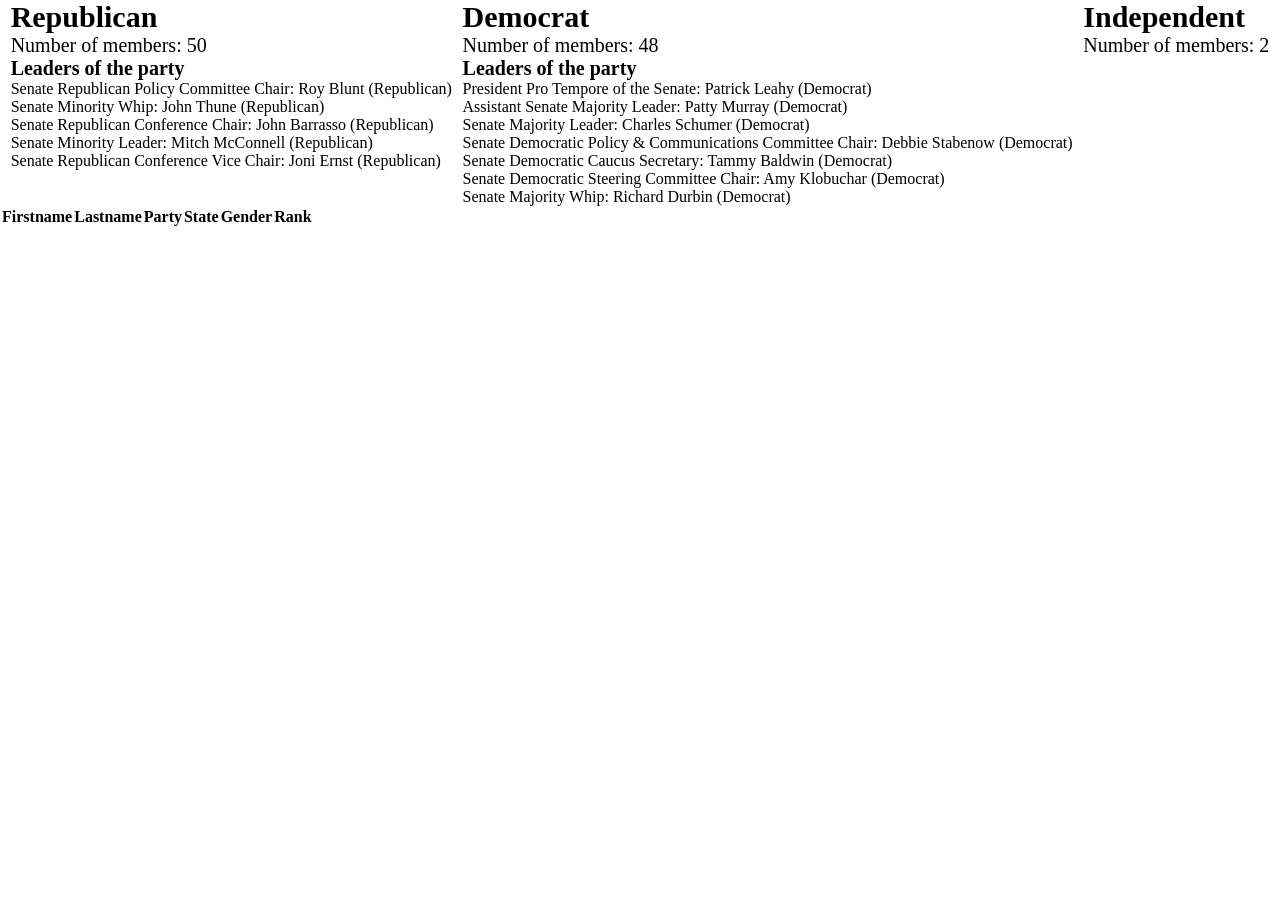
==== senators.html @ 23478f25 "allSenators function Created a new function that loops through all data and stores valuable informat" ====
<!DOCTYPE html>
<html lang="en">
<head>
  <meta charset="UTF-8">
  <meta name="viewport" content="width=device-width, initial-scale=1.0">
  <title>Senators</title>
  <link rel="stylesheet" href="style.css">

</head>
<body>
  <section>
    <div id="parties">
      <div id="reps">
        <h1></h1>
        <p class="numSen"></p>
        <h2>Leaders of the party</h2>
        <ul id="repLeaders"></ul>
      </div>
      <div id="dems">
        <h1></h1>
        <p class="numSen"></p>
        <h2>Leaders of the party</h2>
        <ul id="demLeaders"></ul>
      </div>
      <div id="indep">
        <h1></h1>
        <p class="numSen"></p>
        <ul id="indLeaders"></ul>
      </div>
    </div>
  </section>
  <section>
    <table id="allsenators">
      <thead id="">
        <tr>
          <th>Firstname</th>
          <th>Lastname</th>
          <th>Party</th>
          <th>State</th>
          <th>Gender</th>
          <th>Rank</th>
        </tr>
      </thead>
      <tbody>
      </tbody>
      

    </table>
  </section>
</body>
<script src="./index.js"></script>
</html>
---- style.css ----
* {
  margin: 0;
  padding: 0;
}
h1 {
  font-size: 30px;
}
h2 {
  font-size: 20px;
}

li {
  list-style: none;
}

.numSen {
  font-size: 20px;
}

#parties {
  display: flex;
  justify-content: space-evenly;
  flex-direction: row;
}
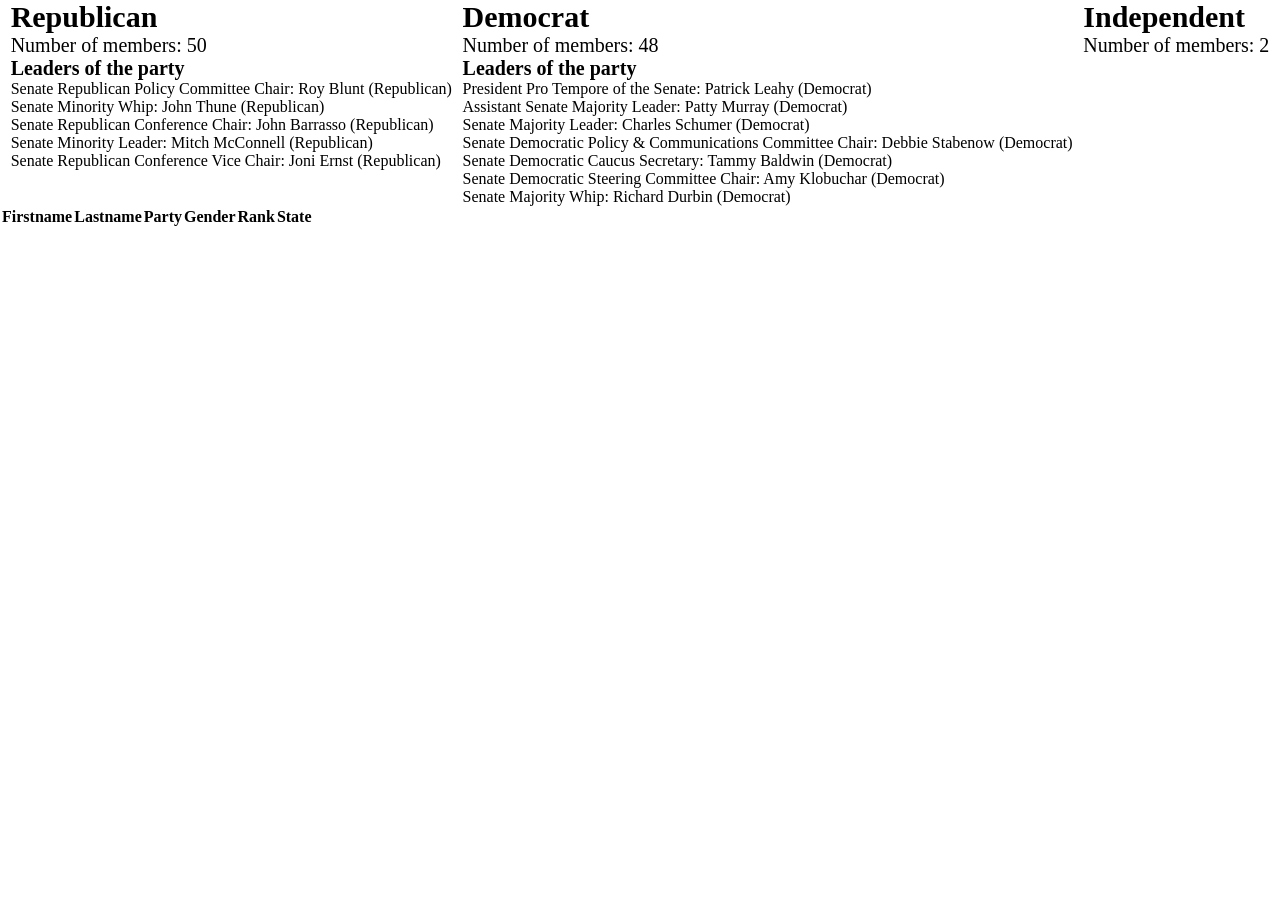
==== commit 1d463bf9: "New function allSenators  function that displays all senators  Creates new table elements for all se" ====
--- a/senators.html
+++ b/senators.html
@@ -29,19 +29,19 @@
       </div>
     </div>
   </section>
-  <section>
-    <table id="allsenators">
-      <thead id="">
-        <tr>
+  <section id="allsenatorsSection">
+    <table id="allsenatorsTable">
+      <thead>
+        <tr id="attributes">
           <th>Firstname</th>
           <th>Lastname</th>
           <th>Party</th>
-          <th>State</th>
           <th>Gender</th>
           <th>Rank</th>
+          <th>State</th>
         </tr>
       </thead>
-      <tbody>
+      <tbody id="allsenators">
       </tbody>
       
 
--- a/style.css
+++ b/style.css
@@ -22,3 +22,9 @@
   justify-content: space-evenly;
   flex-direction: row;
 }
+/* 
+#allsenatorsSection {
+  display: flex;
+  flex-direction: column;
+  align-items: center;
+} */
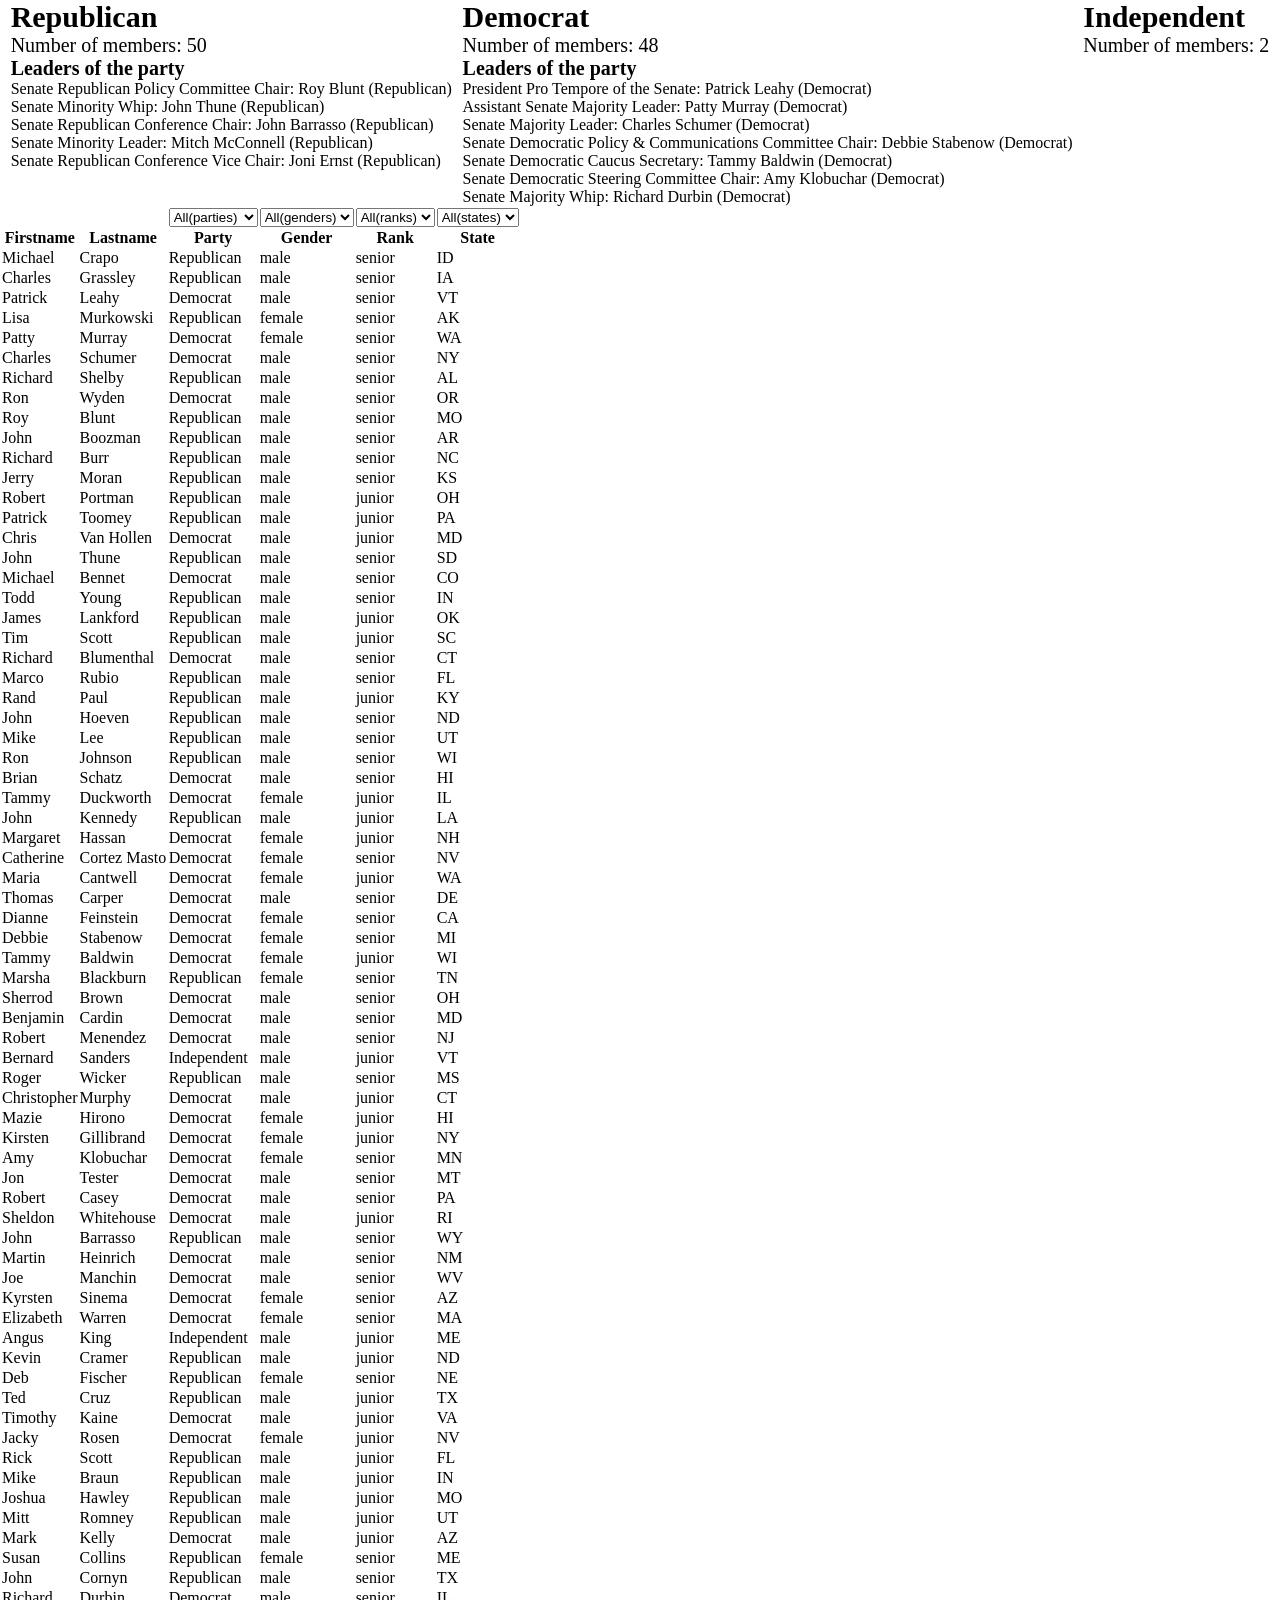
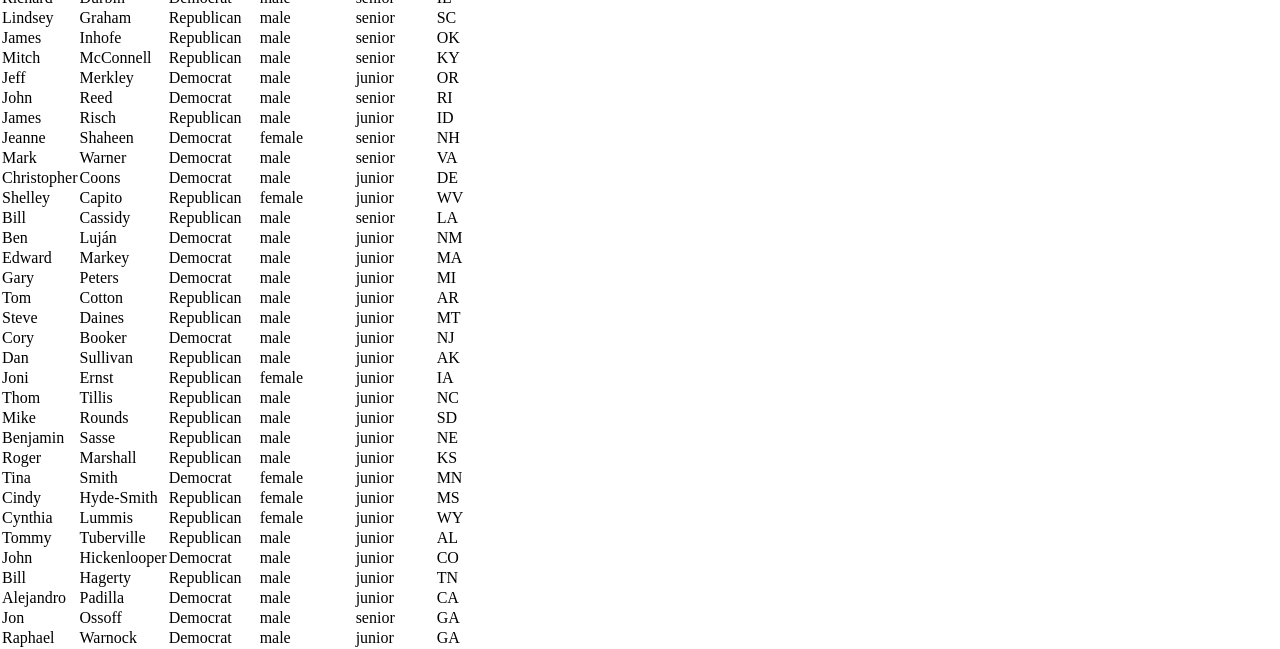
==== commit 8f4e30a3: "new filter function Function that loops through all the table rows and hides the row if it does not " ====
--- a/senators.html
+++ b/senators.html
@@ -32,6 +32,38 @@
   <section id="allsenatorsSection">
     <table id="allsenatorsTable">
       <thead>
+        <tr>
+          <th></th>
+          <th></th>
+          <th>
+            <select id="selectParty" onchange="filter()">
+              <option value="">All(parties)</option>
+              <option value="Democrat">Democrat</option>
+              <option value="Republican">Republican</option>
+            </select>
+          </th>
+          <th>
+            <select id="selectGender" onchange="filter()">
+              <option value="">All(genders)</option>
+              <option value="Male">Male</option>
+              <option value="Female">Female</option>
+            </select>
+          </th>
+          <th>
+            <select id="selectRank" onchange="filter()">
+              <option value="">All(ranks)</option>
+              <option value="Junior">Junior</option>
+              <option value="Senior">Senior</option>
+            </select>
+          </th>
+          <th>
+            <select id="selectState" onchange="filter()">
+              <option value="">All(states)</option>
+              <option value="ID">ID</option>
+              <option value="OR">OR</option>
+            </select>
+          </th>
+        </tr>
         <tr id="attributes">
           <th>Firstname</th>
           <th>Lastname</th>
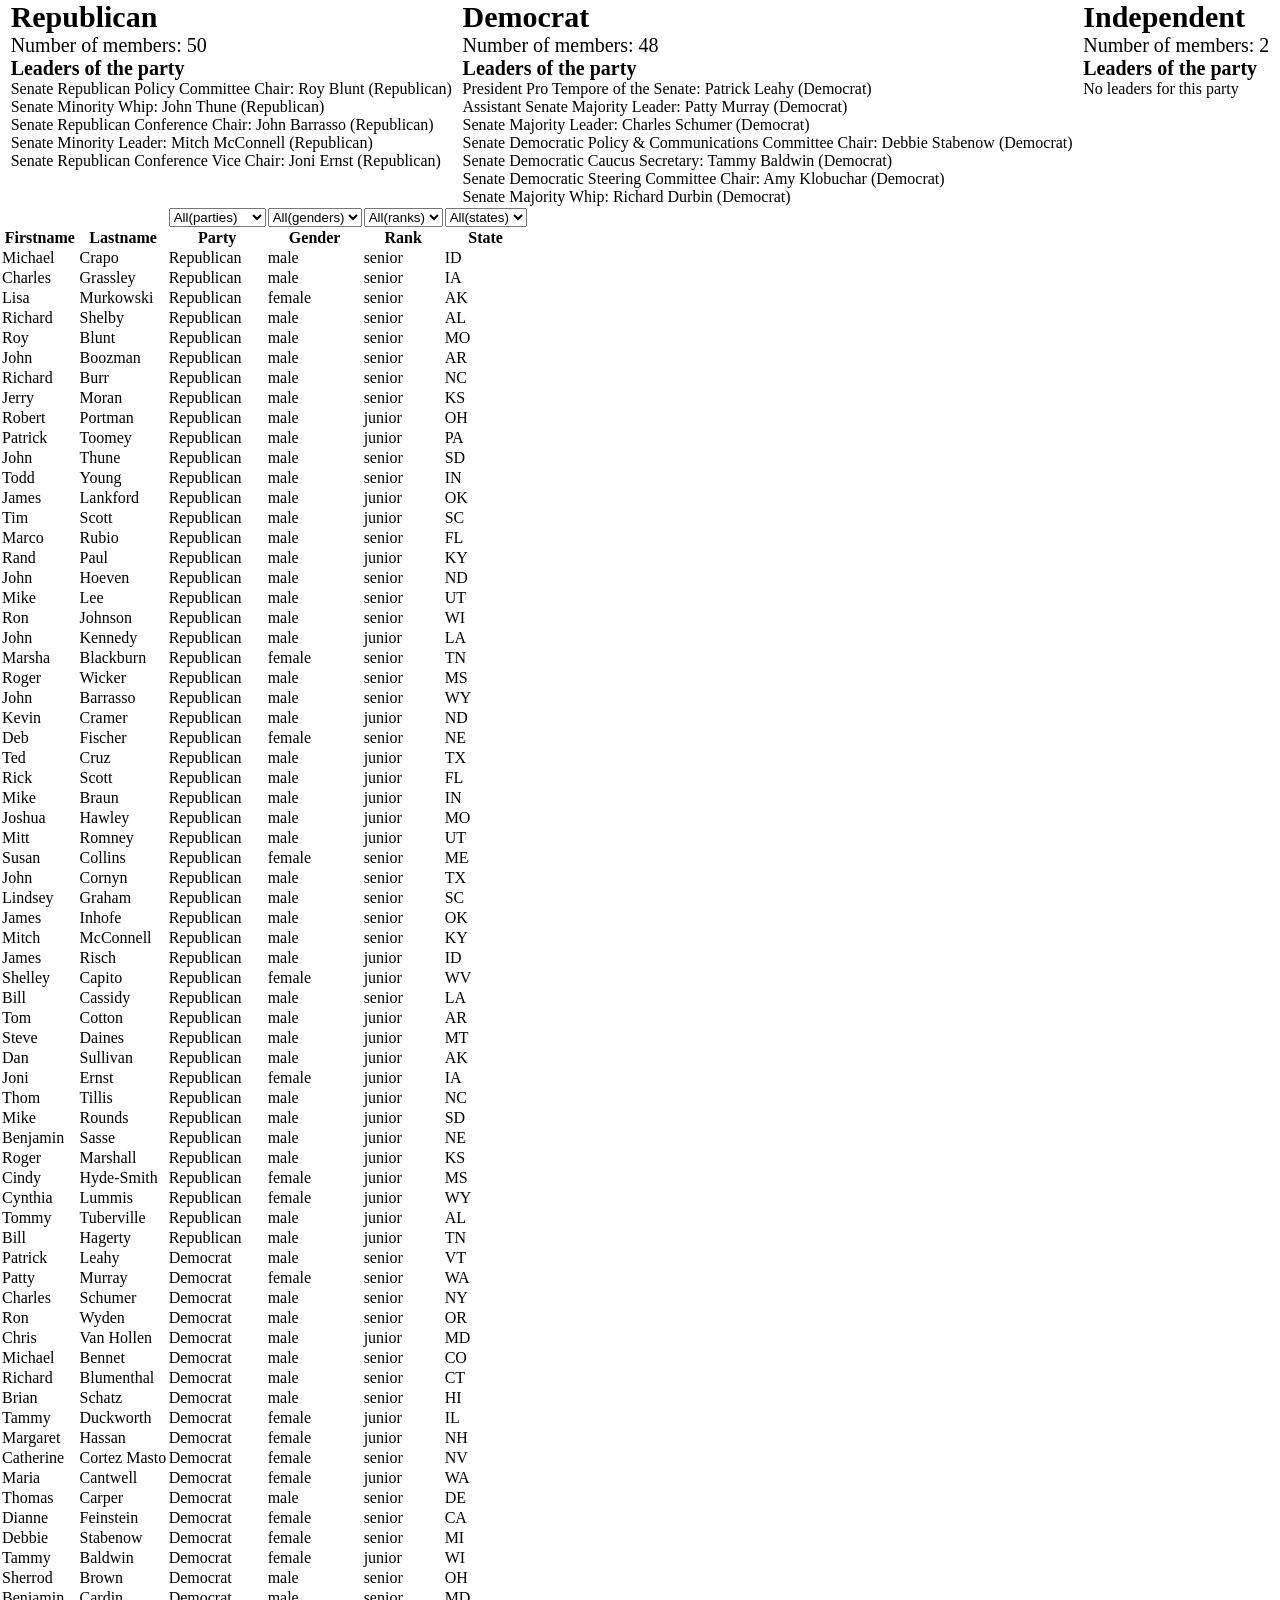
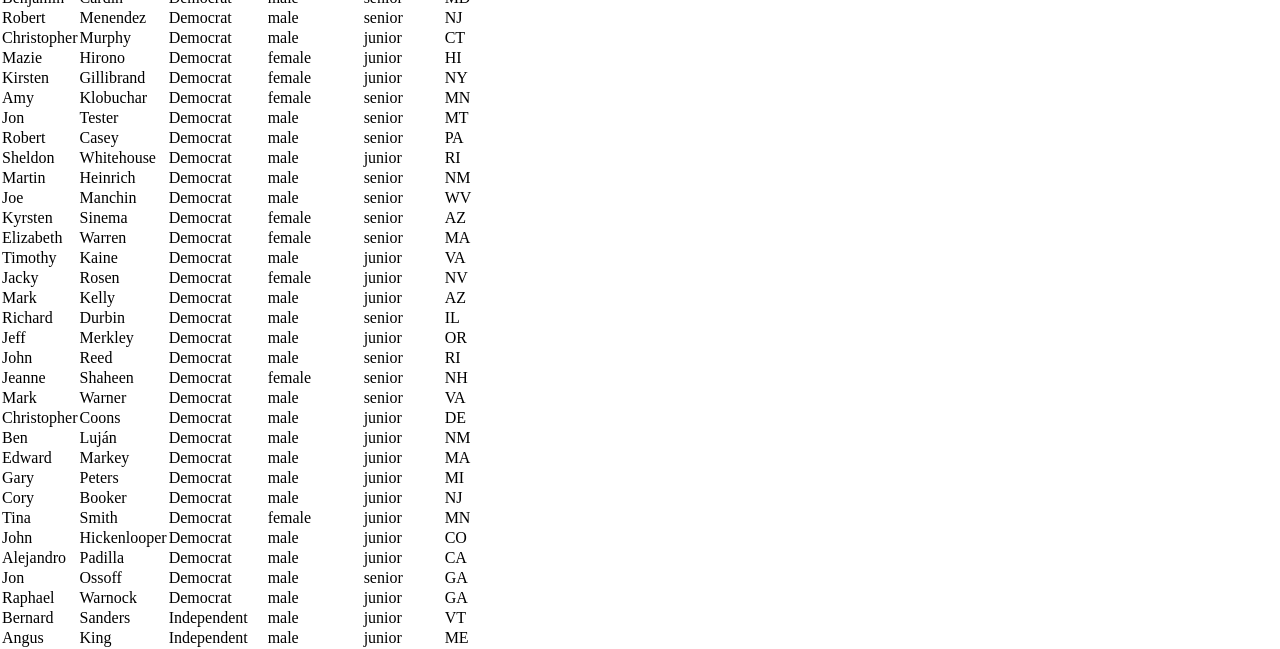
==== commit b50df94b: "Big update with new functions clickSenator function that show more details for each senator when a r" ====
--- a/senators.html
+++ b/senators.html
@@ -25,6 +25,7 @@
       <div id="indep">
         <h1></h1>
         <p class="numSen"></p>
+        <h2>Leaders of the party</h2>
         <ul id="indLeaders"></ul>
       </div>
     </div>
@@ -38,29 +39,21 @@
           <th>
             <select id="selectParty" onchange="filter()">
               <option value="">All(parties)</option>
-              <option value="Democrat">Democrat</option>
-              <option value="Republican">Republican</option>
             </select>
           </th>
           <th>
             <select id="selectGender" onchange="filter()">
               <option value="">All(genders)</option>
-              <option value="Male">Male</option>
-              <option value="Female">Female</option>
             </select>
           </th>
           <th>
             <select id="selectRank" onchange="filter()">
               <option value="">All(ranks)</option>
-              <option value="Junior">Junior</option>
-              <option value="Senior">Senior</option>
             </select>
           </th>
           <th>
             <select id="selectState" onchange="filter()">
               <option value="">All(states)</option>
-              <option value="ID">ID</option>
-              <option value="OR">OR</option>
             </select>
           </th>
         </tr>
@@ -79,6 +72,15 @@
 
     </table>
   </section>
+  <section>
+    <div id="detailsDiv">
+      <h2>Senator Details</h2>
+      <div id="details">
+        <ul id="listofDetails"></ul>
+      </div>
+  </div>
+  </section>
 </body>
 <script src="./index.js"></script>
+
 </html>
--- a/style.css
+++ b/style.css
@@ -27,4 +27,17 @@
   display: flex;
   flex-direction: column;
   align-items: center;
-} */+} */
+
+#welcomeDiv {
+  background-color: red;
+  height: 500px;
+}
+
+tr {
+  cursor: pointer;
+}
+
+#detailsDiv {
+  display: none;
+}
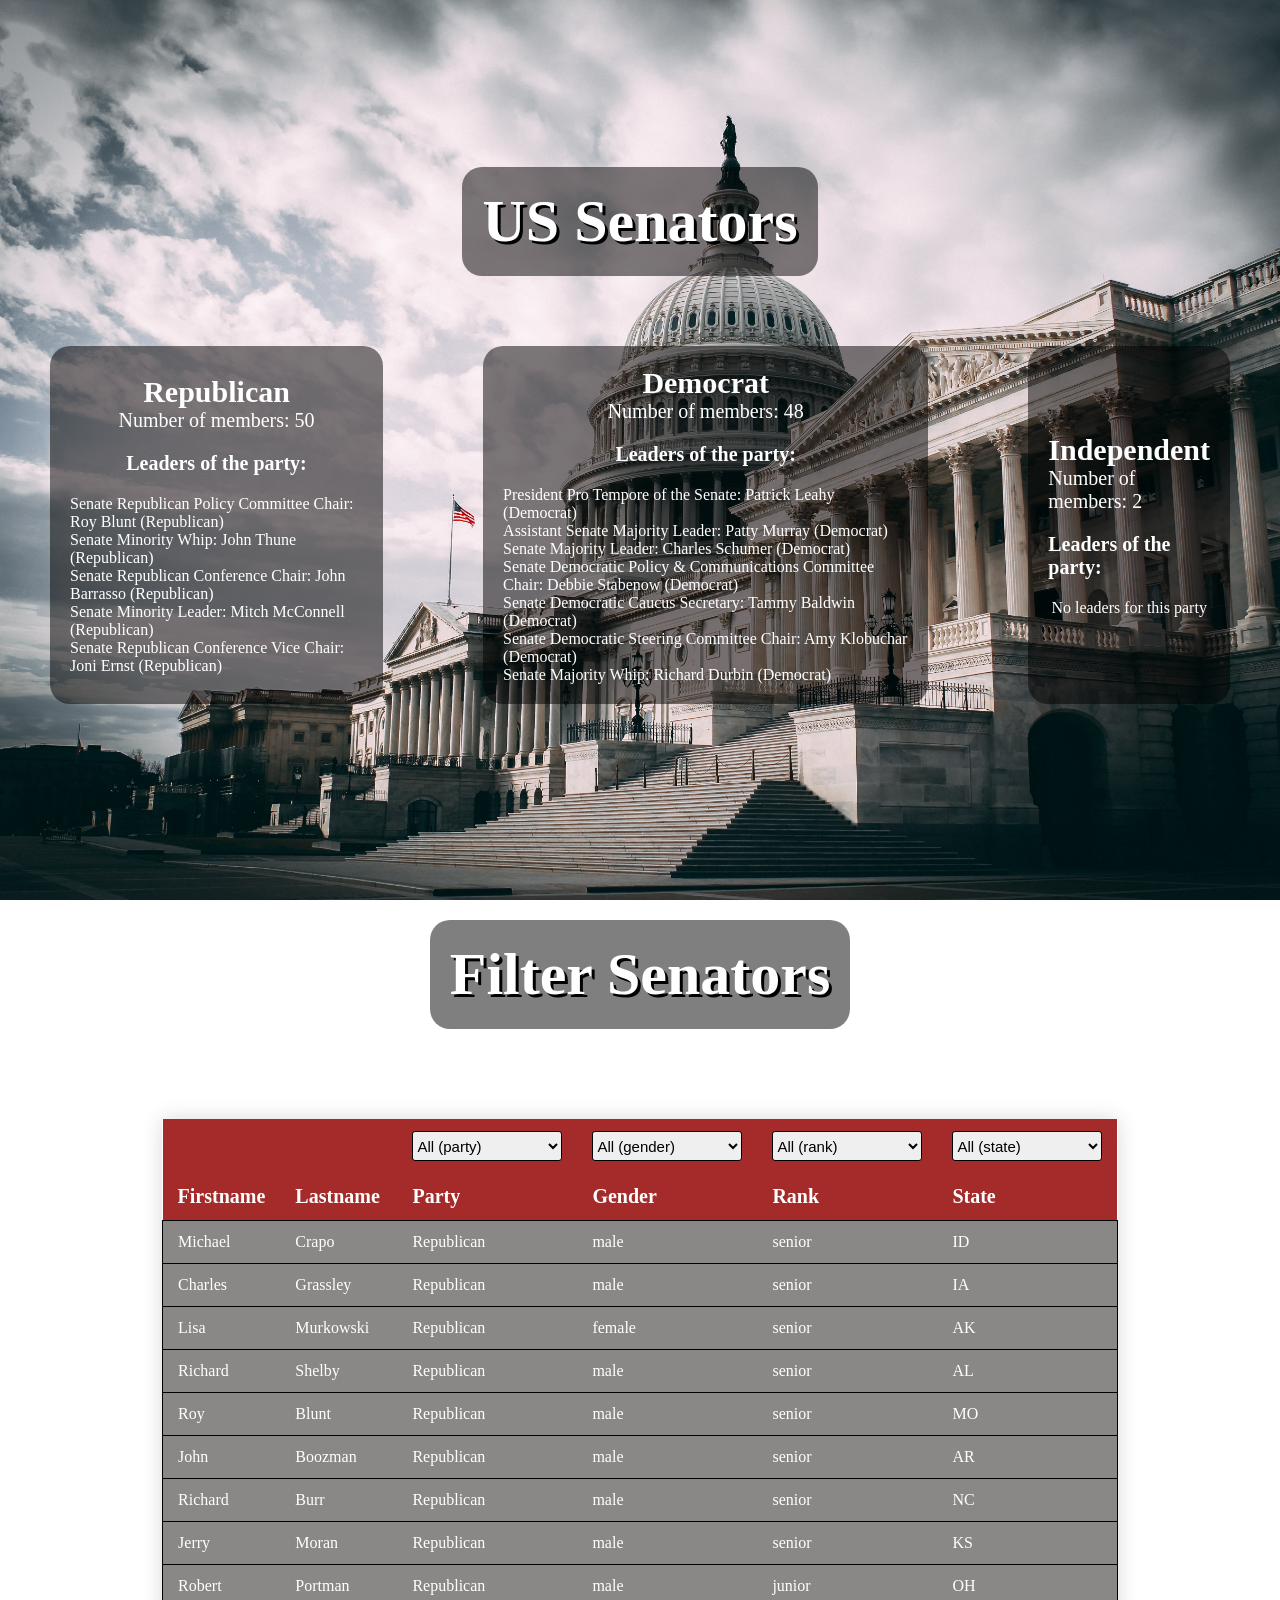
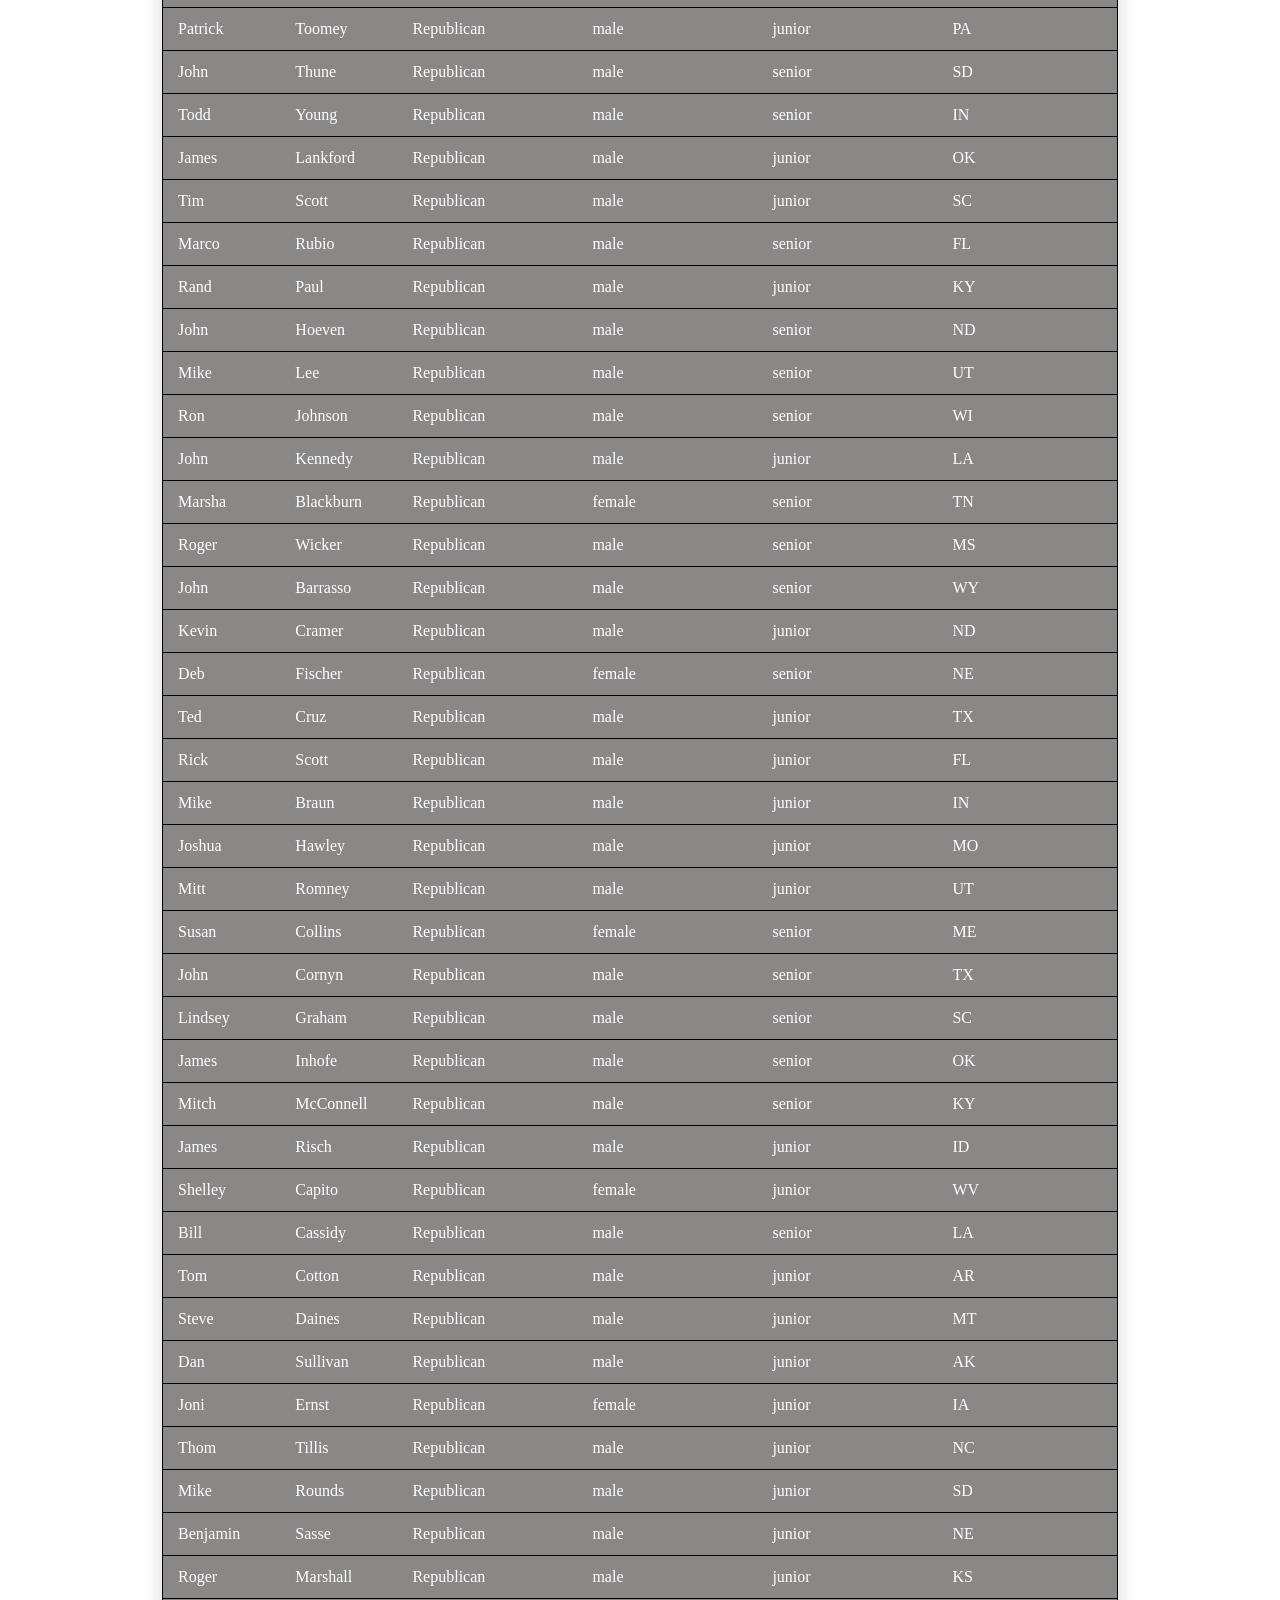
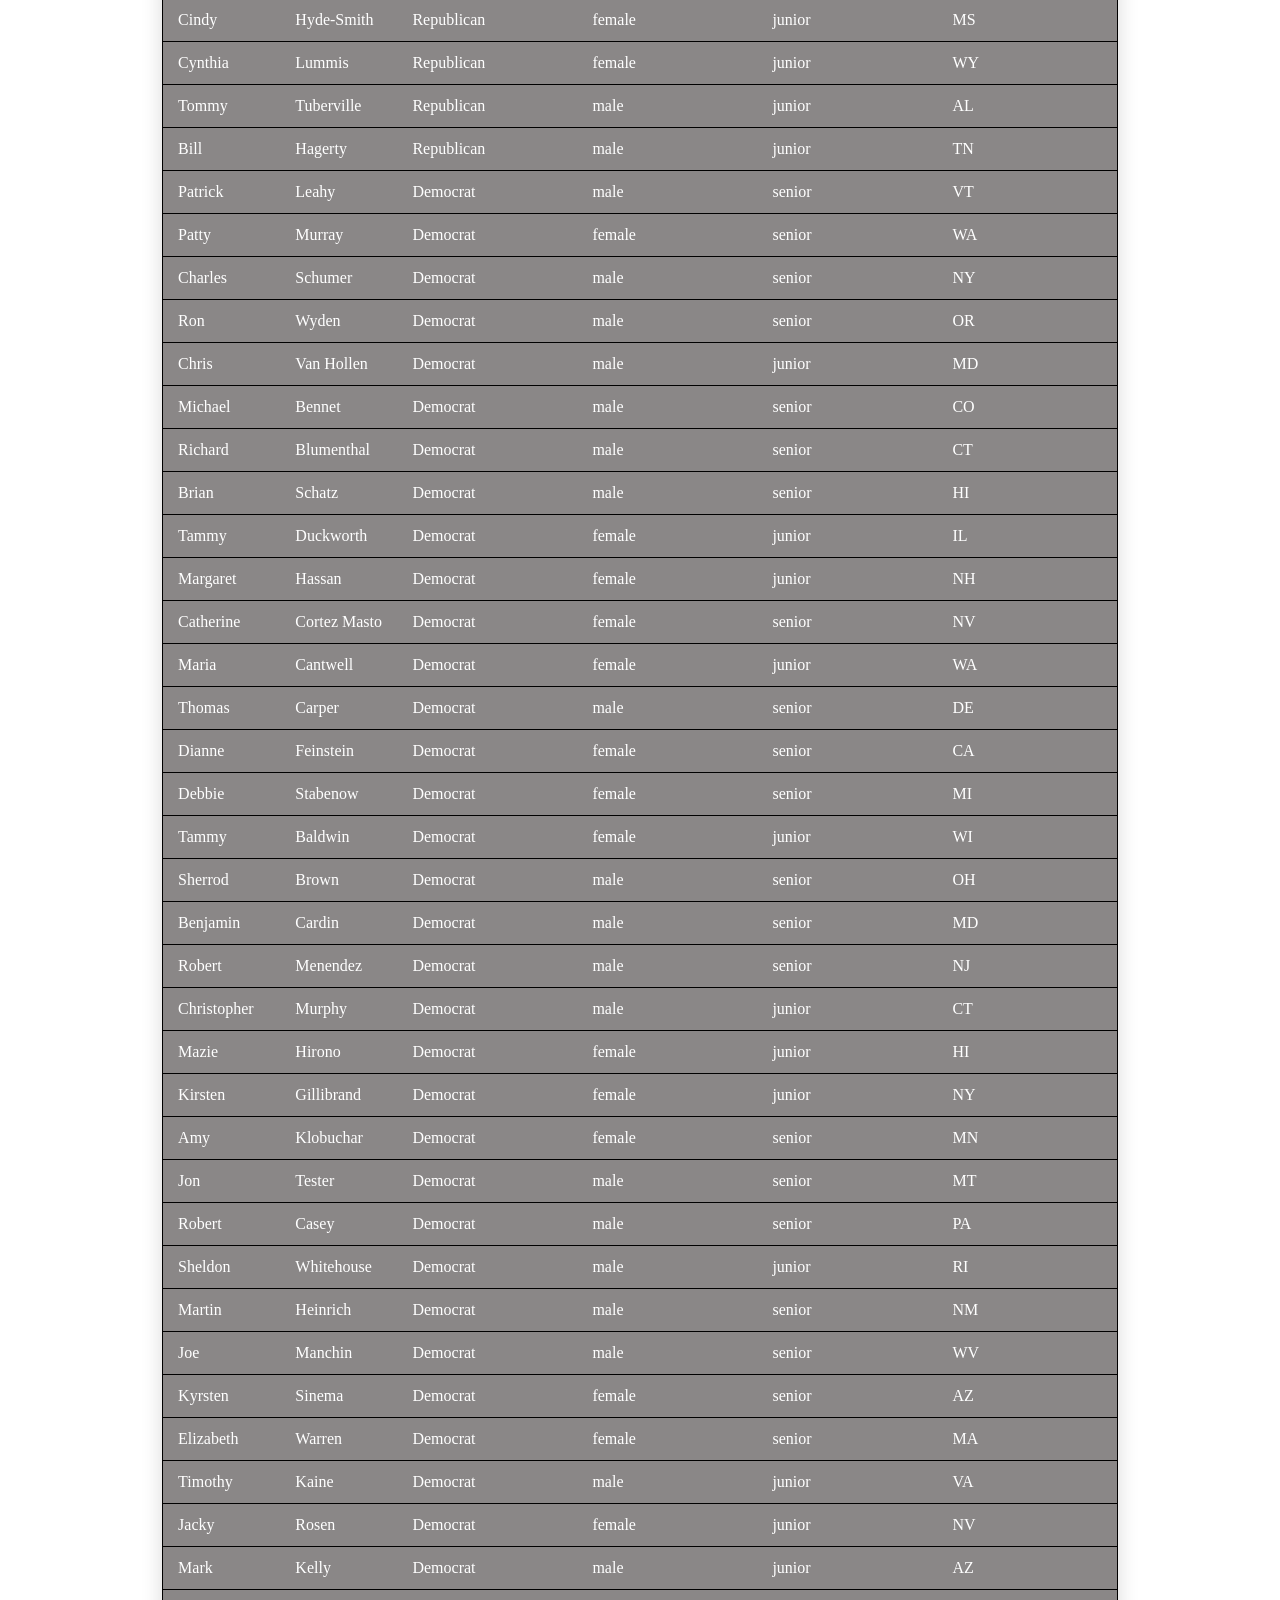
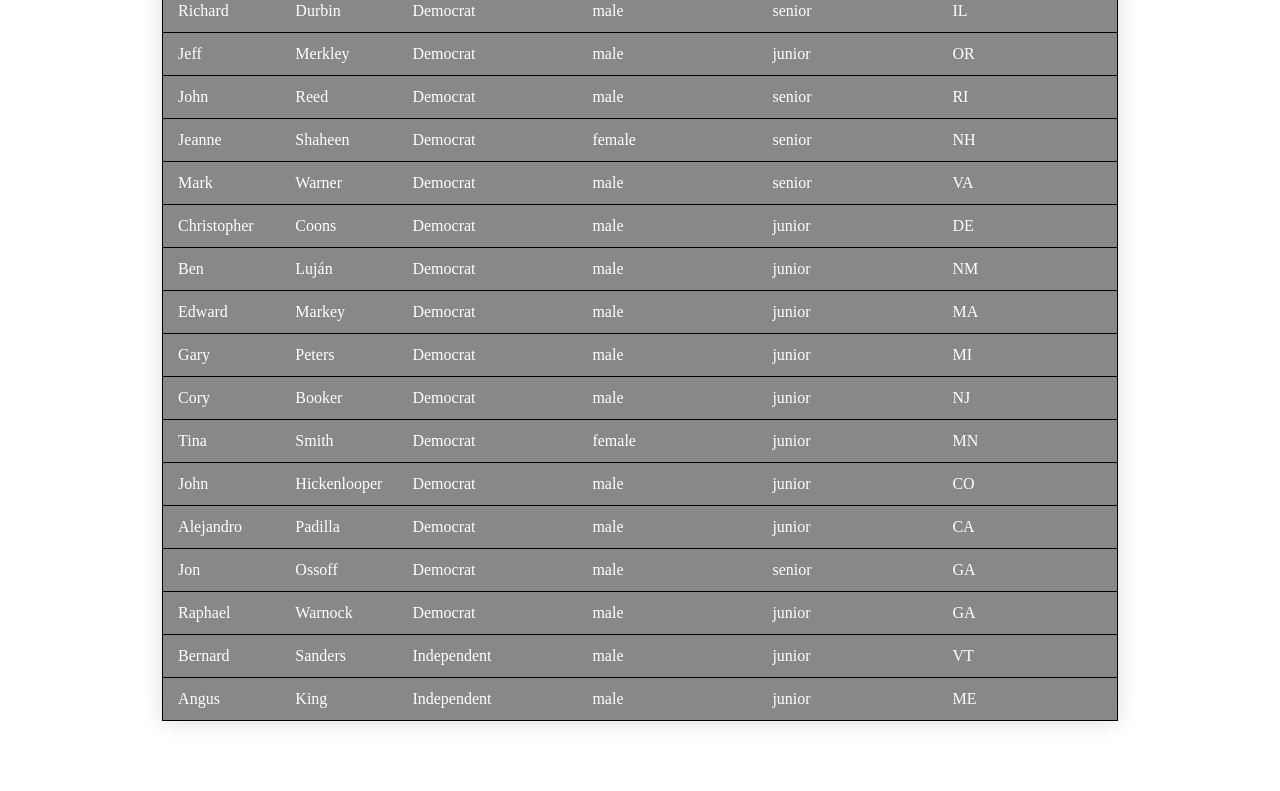
==== commit 2e3406e4: "CSS update Made the details section appear in a fixed manner. Changed the syle for the entire page. " ====
--- a/senators.html
+++ b/senators.html
@@ -5,32 +5,36 @@
   <meta name="viewport" content="width=device-width, initial-scale=1.0">
   <title>Senators</title>
   <link rel="stylesheet" href="style.css">
+  <link rel="stylesheet" href="https://cdnjs.cloudflare.com/ajax/libs/font-awesome/4.7.0/css/font-awesome.min.css">
+  <link rel="stylesheet" href="https://cdnjs.cloudflare.com/ajax/libs/font-awesome/6.4.2/css/all.min.css" integrity="sha512-z3gLpd7yknf1YoNbCzqRKc4qyor8gaKU1qmn+CShxbuBusANI9QpRohGBreCFkKxLhei6S9CQXFEbbKuqLg0DA==" crossorigin="anonymous" referrerpolicy="no-referrer" />
 
 </head>
 <body>
-  <section>
+  <section id="LeadersParties">
+    <h1 class="titles">US Senators</h1>
     <div id="parties">
       <div id="reps">
         <h1></h1>
         <p class="numSen"></p>
-        <h2>Leaders of the party</h2>
+        <h2>Leaders of the party:</h2>
         <ul id="repLeaders"></ul>
       </div>
       <div id="dems">
         <h1></h1>
         <p class="numSen"></p>
-        <h2>Leaders of the party</h2>
+        <h2>Leaders of the party:</h2>
         <ul id="demLeaders"></ul>
       </div>
       <div id="indep">
         <h1></h1>
         <p class="numSen"></p>
-        <h2>Leaders of the party</h2>
+        <h2>Leaders of the party:</h2>
         <ul id="indLeaders"></ul>
       </div>
     </div>
   </section>
   <section id="allsenatorsSection">
+    <h1 class="titles">Filter Senators</h1>
     <table id="allsenatorsTable">
       <thead>
         <tr>
@@ -38,22 +42,22 @@
           <th></th>
           <th>
             <select id="selectParty" onchange="filter()">
-              <option value="">All(parties)</option>
+              <option value="">All (party)</option>
             </select>
           </th>
           <th>
             <select id="selectGender" onchange="filter()">
-              <option value="">All(genders)</option>
+              <option value="">All (gender)</option>
             </select>
           </th>
           <th>
             <select id="selectRank" onchange="filter()">
-              <option value="">All(ranks)</option>
+              <option value="">All (rank)</option>
             </select>
           </th>
           <th>
             <select id="selectState" onchange="filter()">
-              <option value="">All(states)</option>
+              <option value="">All (state)</option>
             </select>
           </th>
         </tr>
@@ -68,14 +72,14 @@
       </thead>
       <tbody id="allsenators">
       </tbody>
-      
-
     </table>
+    <p id="error"></p>
   </section>
-  <section>
+  <section id="detailsSection">
     <div id="detailsDiv">
-      <h2>Senator Details</h2>
+      <label for="checkInput" class="close-hamburger" onclick="closeDetails()"><i class="fas fa-times"></i></label>
       <div id="details">
+        <h2>Senator Details</h2>
         <ul id="listofDetails"></ul>
       </div>
   </div>
--- a/style.css
+++ b/style.css
@@ -2,11 +2,77 @@
   margin: 0;
   padding: 0;
 }
+
+#LeadersParties {
+  background-image: url(./senate.jpg);
+  background-size: cover;
+  background-repeat: no-repeat;
+  height: 100vh;
+  display: flex;
+  flex-direction: column;
+  align-items: center;
+  justify-content: center;
+}
+
+.titles {
+  font-size: 60px;
+  padding: 20px;
+  margin: 20px;
+  color: white;
+  text-shadow: 3px 3px black;
+  background-color: rgba(0, 0, 0, 0.501);
+  border-radius: 20px;
+
+}
+
+#allsenatorsTable {
+  overflow-x: auto;
+  border-collapse: collapse;
+  margin: 70px 70px;
+  box-shadow: 0 0 20px rgba(0, 0, 0, 0.15);
+}
+
+#allsenatorsTable thead tr {
+  background-color: brown;
+  color: #ffffff;
+  text-align: left;
+  font-size: 20px;
+}
+
+#allsenatorsTable th, td {
+  padding: 12px 15px;
+  color: white;
+}
+
+#allsenatorsTable tbody tr{
+  background-color: rgb(138, 135, 135);
+  border: 1px solid black;
+  cursor: pointer;
+}
+#allsenatorsTable tbody tr:hover {
+  background-color: rgb(73, 72, 72);
+}
+
+
+
+
+select {
+  width: 100%;
+  height: 100%;
+  color: black;
+  font-size: 15px;
+  border: 1px solid black;
+  border-radius: 3px;
+  width: 10em;
+  height: 2em;
+}
+
 h1 {
   font-size: 30px;
 }
 h2 {
   font-size: 20px;
+  padding: 20px 0px;
 }
 
 li {
@@ -19,25 +85,56 @@
 
 #parties {
   display: flex;
-  justify-content: space-evenly;
   flex-direction: row;
 }
-/* 
+#parties div {
+  display: flex;
+  flex-direction: column;
+  justify-content: center;
+  align-items: center;
+  background-color: rgba(0, 0, 0, 0.501);
+  border-radius: 20px;
+  color: white;
+  padding: 20px;
+  margin: 50px;
+}
+
 #allsenatorsSection {
   display: flex;
   flex-direction: column;
   align-items: center;
-} */
-
-#welcomeDiv {
-  background-color: red;
-  height: 500px;
 }
 
-tr {
-  cursor: pointer;
-}
+
 
 #detailsDiv {
   display: none;
-}+  color: white;
+  position: fixed;
+  top: 50%;
+  left: 50%;
+  transform: translate(-50%, -50%);
+  background-color: brown;
+  z-index: 1;
+  padding: 30px;
+  border-radius: 20px;
+}
+
+#details ul li {
+  padding: 10px;
+}
+
+
+a {
+  text-decoration: none;
+  color: rgb(177, 174, 174);
+}
+
+.close-hamburger {
+  cursor: pointer;
+  top: 0px;
+  left: 0px;
+  font-size: 1.5rem;
+  border: 1px solid black;
+  border-radius: 5%;
+}
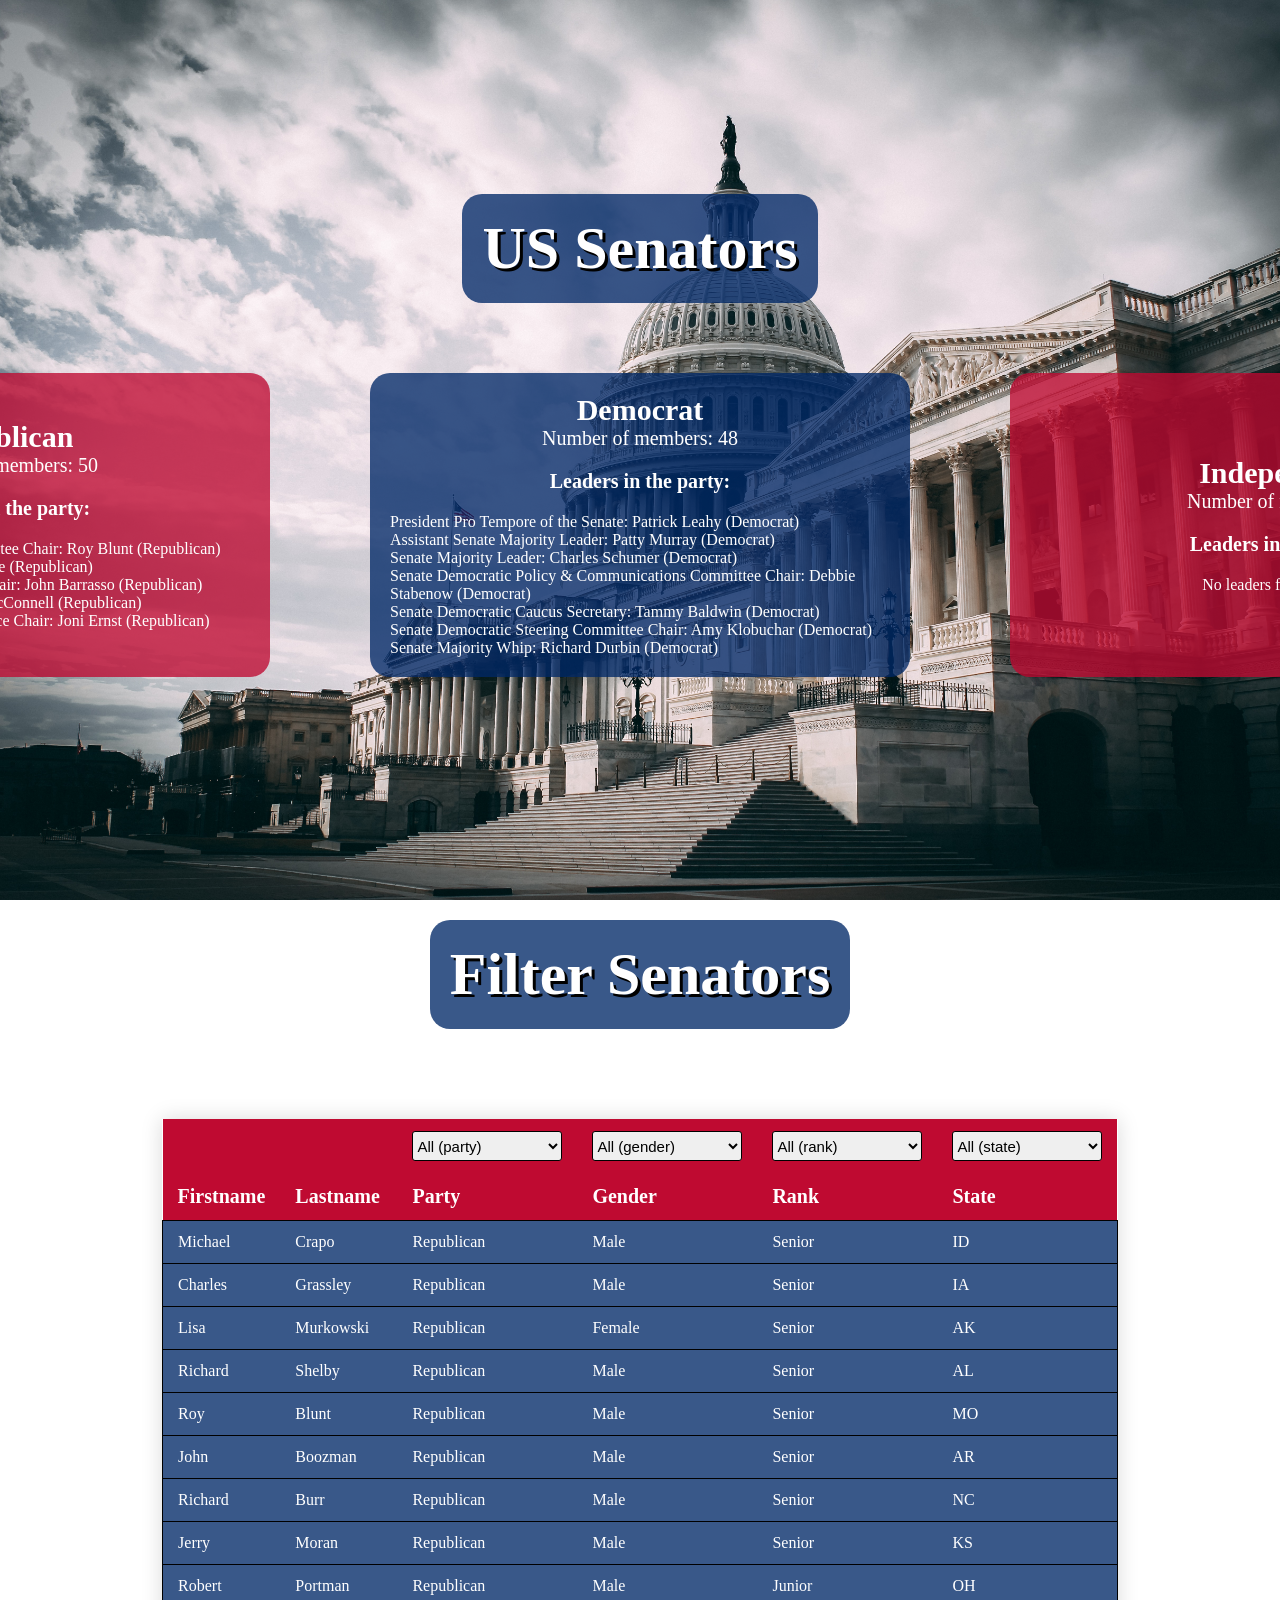
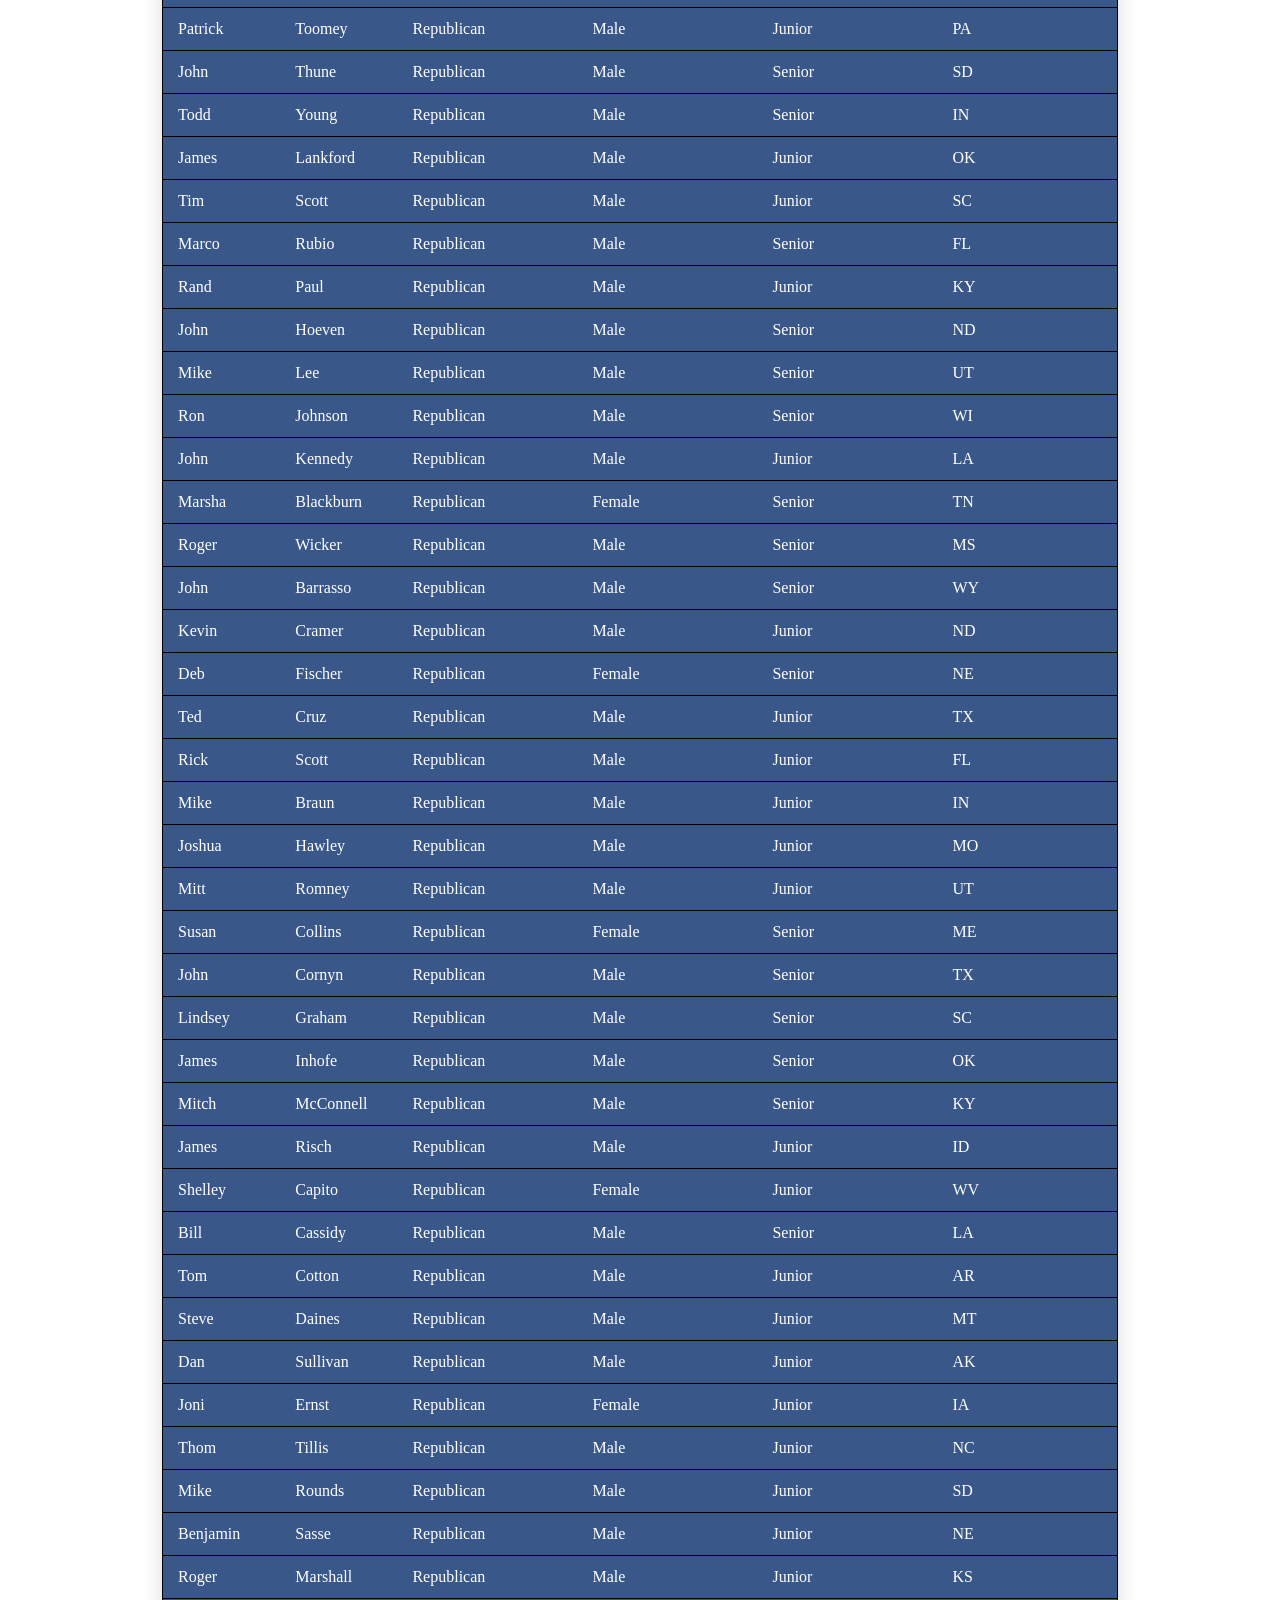
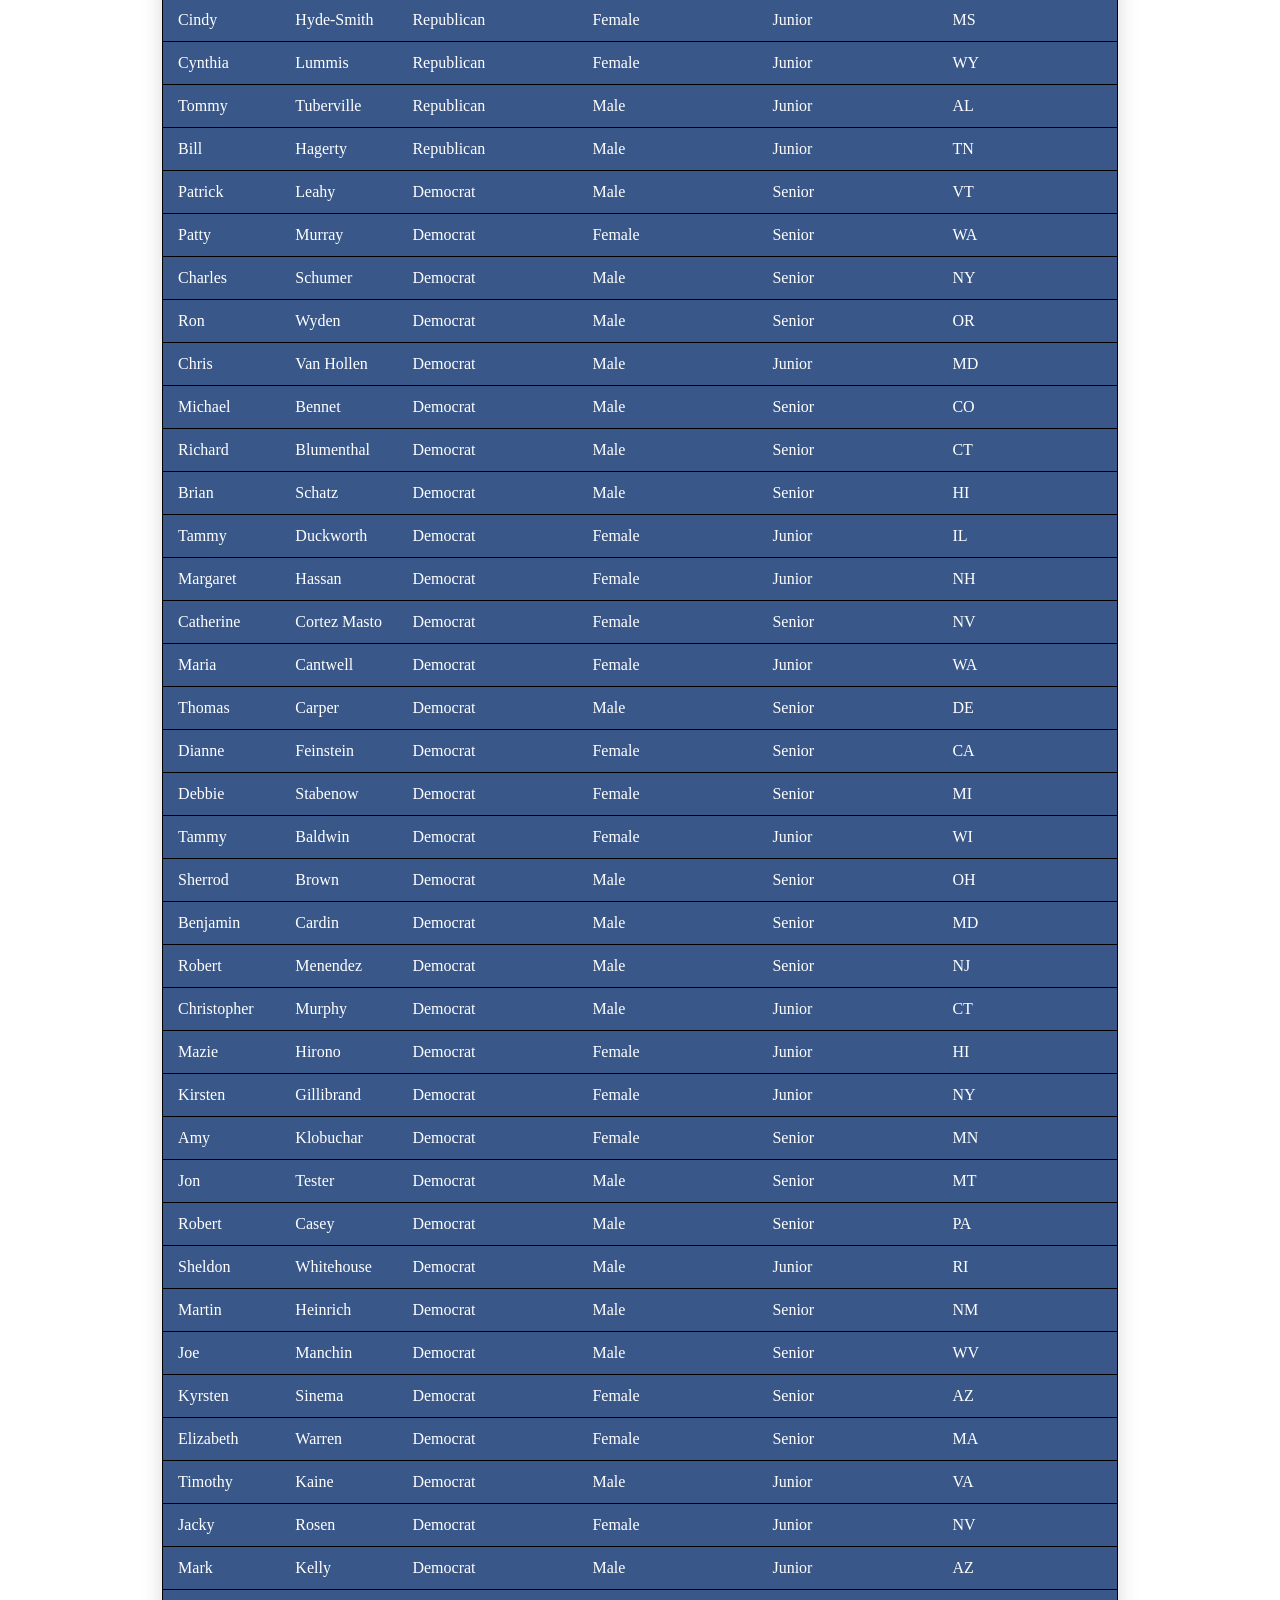
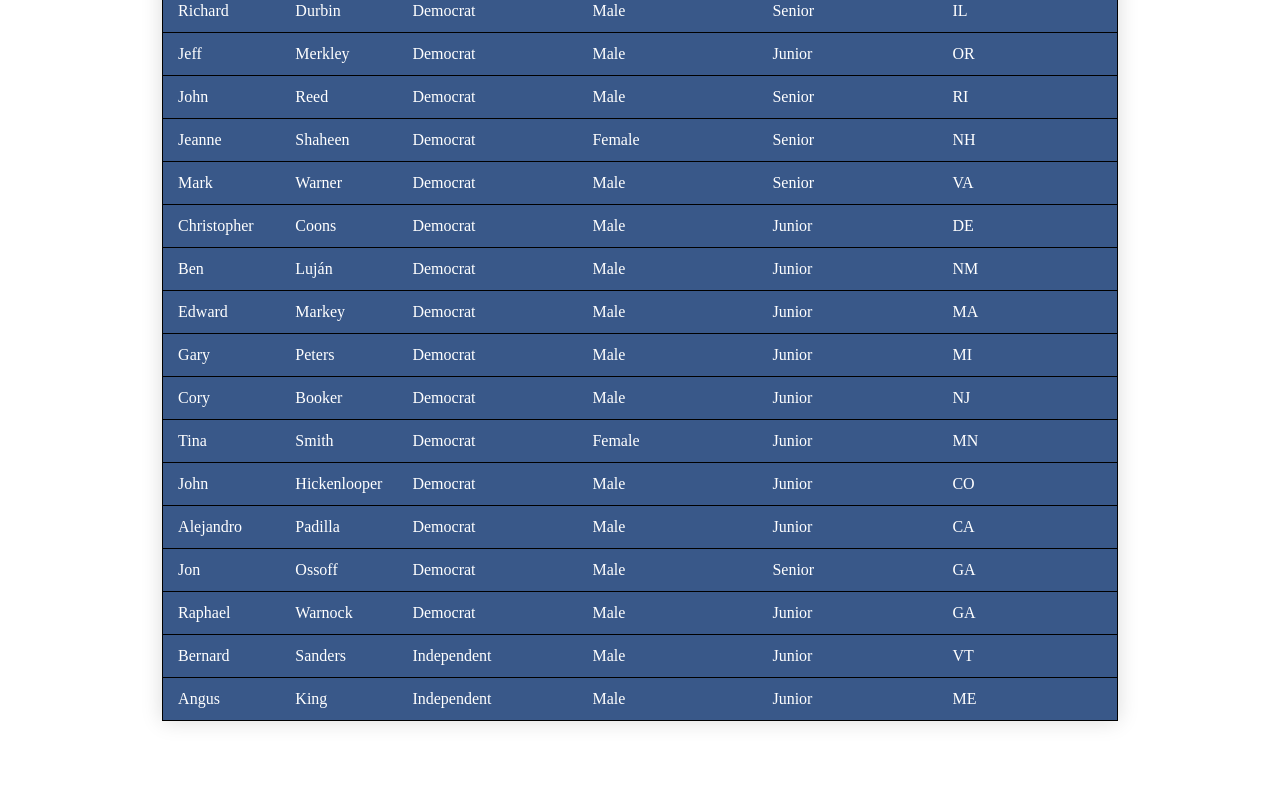
==== commit 63beea17: "added some functions and css css for american colors + display leaderParty header only if the partyc" ====
--- a/senators.html
+++ b/senators.html
@@ -13,22 +13,22 @@
   <section id="LeadersParties">
     <h1 class="titles">US Senators</h1>
     <div id="parties">
-      <div id="reps">
+      <div id="reps" class="red">
         <h1></h1>
         <p class="numSen"></p>
-        <h2>Leaders of the party:</h2>
+        <h2 id="partyHeaderRep"></h2>
         <ul id="repLeaders"></ul>
       </div>
-      <div id="dems">
+      <div id="dems" class="blue">
         <h1></h1>
         <p class="numSen"></p>
-        <h2>Leaders of the party:</h2>
+        <h2 id="partyHeaderDem"></h2>
         <ul id="demLeaders"></ul>
       </div>
-      <div id="indep">
+      <div id="indep" class="red">
         <h1></h1>
         <p class="numSen"></p>
-        <h2>Leaders of the party:</h2>
+        <h2 id="partyHeaderInd"></h2>
         <ul id="indLeaders"></ul>
       </div>
     </div>
@@ -79,7 +79,7 @@
     <div id="detailsDiv">
       <label for="checkInput" class="close-hamburger" onclick="closeDetails()"><i class="fas fa-times"></i></label>
       <div id="details">
-        <h2>Senator Details</h2>
+        <h2 id="detailsNmae">Senator Details</h2>
         <ul id="listofDetails"></ul>
       </div>
   </div>
--- a/style.css
+++ b/style.css
@@ -20,7 +20,7 @@
   margin: 20px;
   color: white;
   text-shadow: 3px 3px black;
-  background-color: rgba(0, 0, 0, 0.501);
+  background-color: #002868c6;
   border-radius: 20px;
 
 }
@@ -33,7 +33,7 @@
 }
 
 #allsenatorsTable thead tr {
-  background-color: brown;
+  background-color: #bf0a31;
   color: #ffffff;
   text-align: left;
   font-size: 20px;
@@ -45,12 +45,12 @@
 }
 
 #allsenatorsTable tbody tr{
-  background-color: rgb(138, 135, 135);
+  background-color: #002868c6;
   border: 1px solid black;
   cursor: pointer;
 }
 #allsenatorsTable tbody tr:hover {
-  background-color: rgb(73, 72, 72);
+  background-color: #002868;
 }
 
 
@@ -89,10 +89,10 @@
 }
 #parties div {
   display: flex;
+  width: 500px;
   flex-direction: column;
   justify-content: center;
   align-items: center;
-  background-color: rgba(0, 0, 0, 0.501);
   border-radius: 20px;
   color: white;
   padding: 20px;
@@ -114,10 +114,12 @@
   top: 50%;
   left: 50%;
   transform: translate(-50%, -50%);
-  background-color: brown;
+  background-color: #002868c6;
   z-index: 1;
   padding: 30px;
   border-radius: 20px;
+  border: 2px solid white;
+  box-shadow: 3px 3px 6px 3px #ffffff;
 }
 
 #details ul li {
@@ -138,3 +140,11 @@
   border: 1px solid black;
   border-radius: 5%;
 }
+
+
+.blue {
+  background-color: #002868c6;
+}
+.red {
+  background-color: #bf0a31c6;
+}
